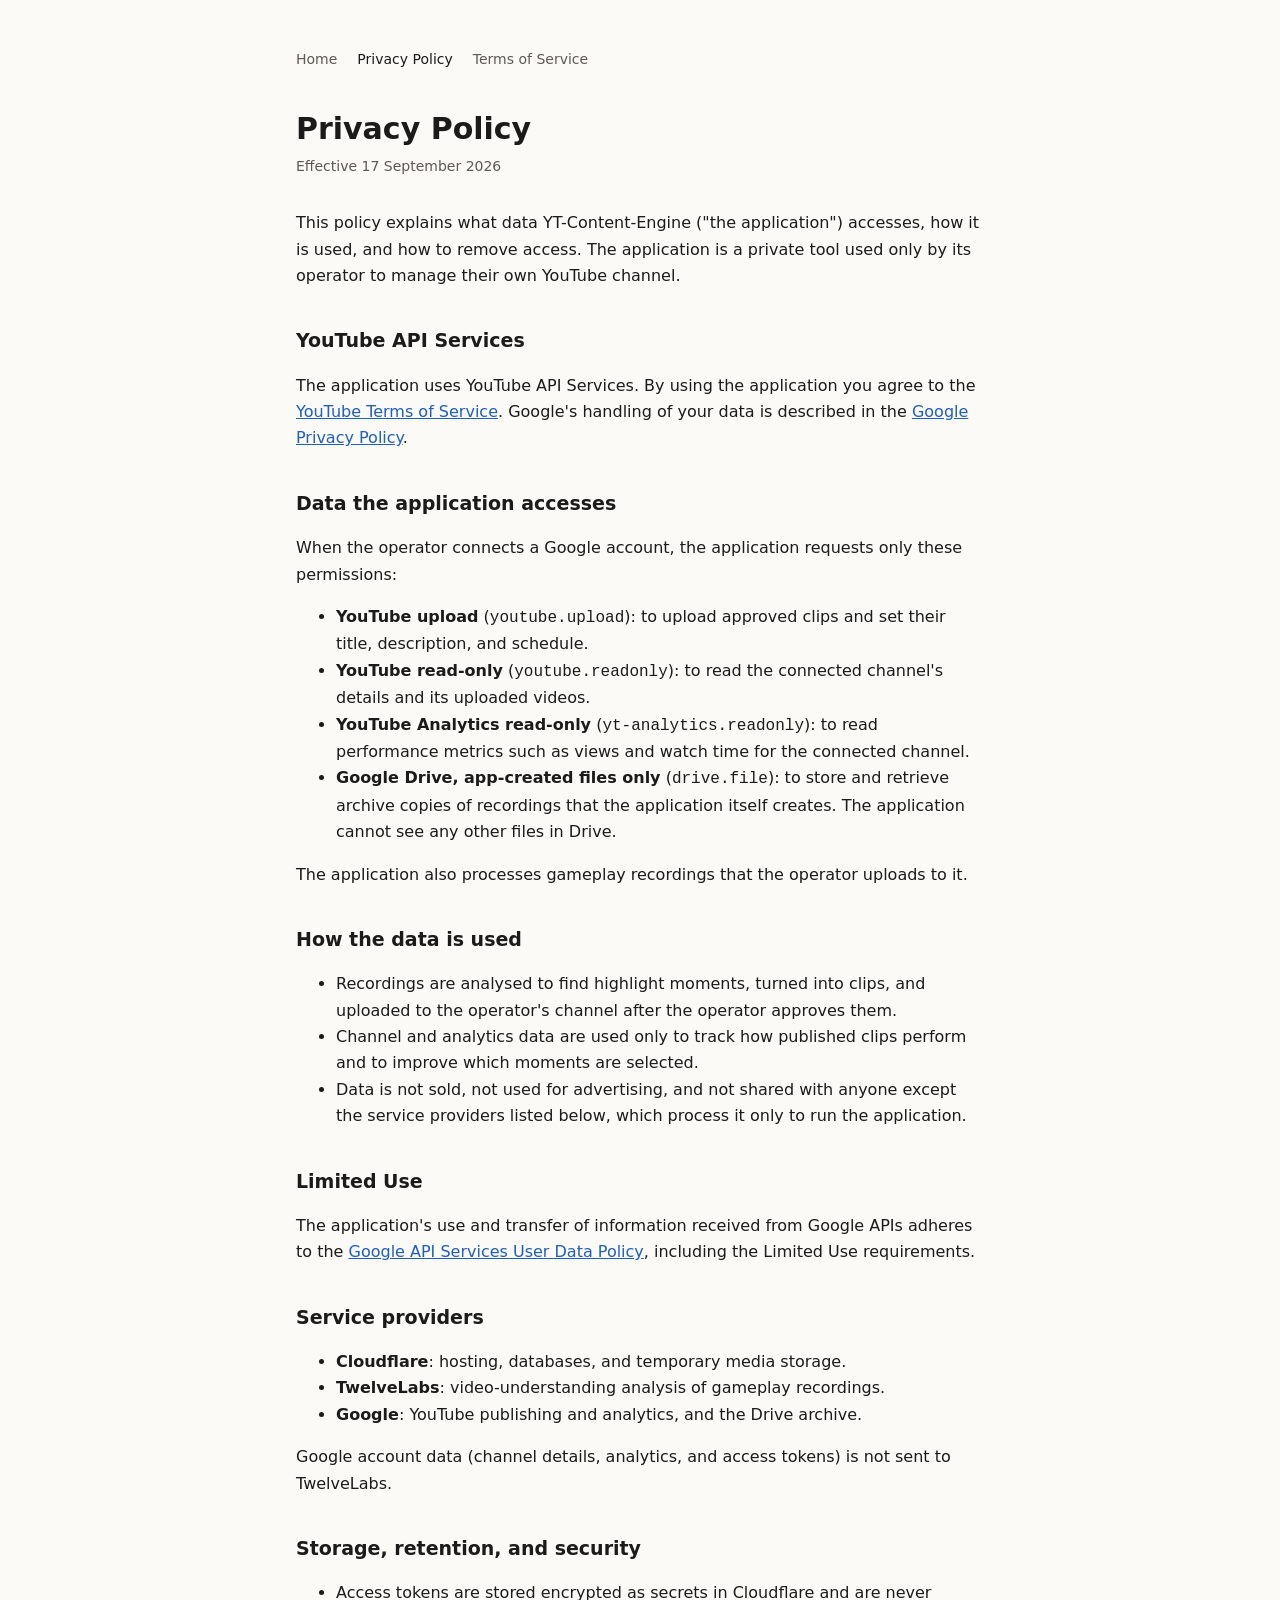
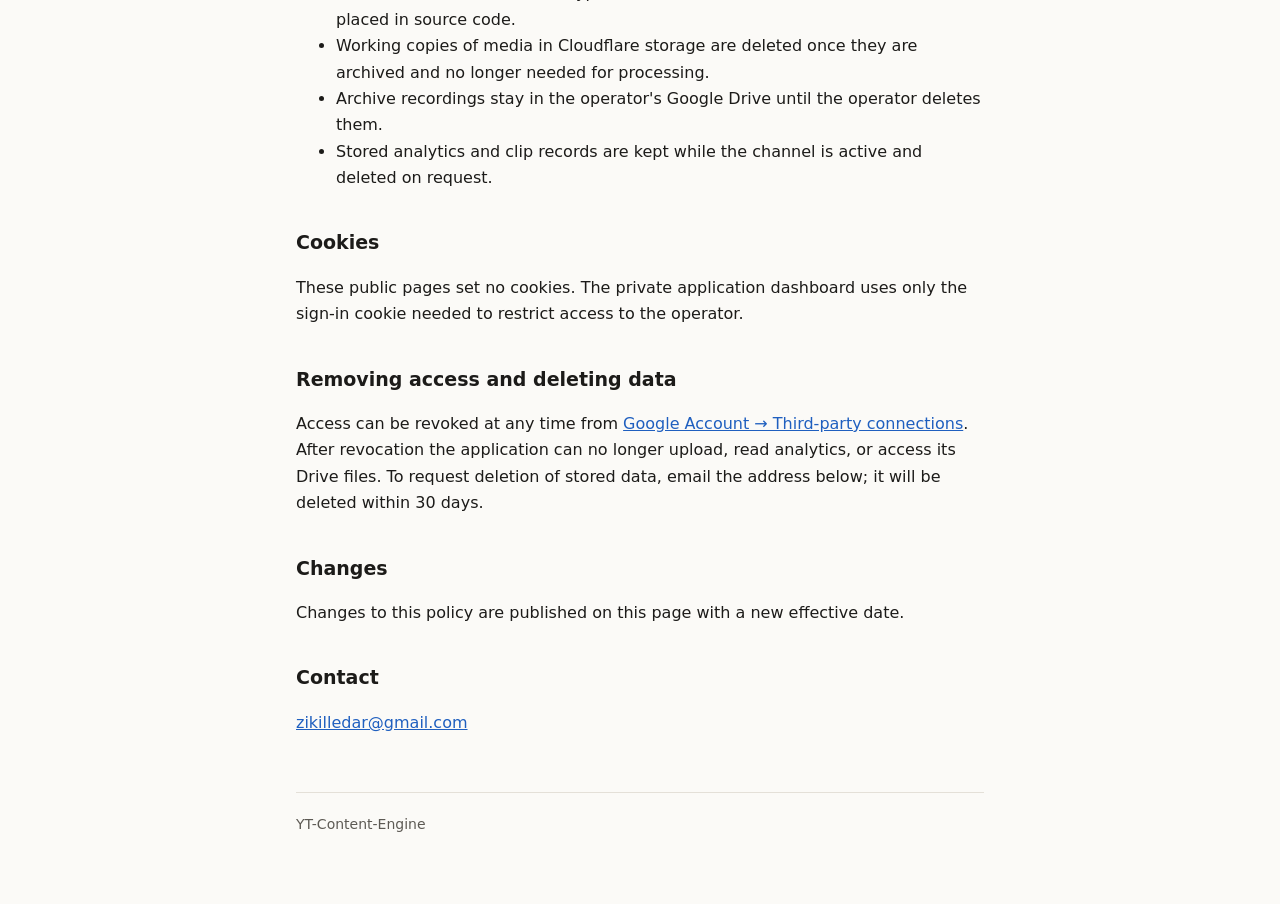
==== privacy/index.html @ 6381d32b "Add home, privacy policy, and terms pages Co-Authored-By: Claude Opus 5 <noreply@anthropic.com>" ====
<!doctype html>
<html lang="en">
<head>
  <meta charset="utf-8">
  <meta name="viewport" content="width=device-width, initial-scale=1">
  <title>Privacy Policy – YT-Content-Engine</title>
  <link rel="stylesheet" href="/style.css">
</head>
<body>
<main>
  <nav>
    <a href="/">Home</a>
    <a href="/privacy/" aria-current="page">Privacy Policy</a>
    <a href="/terms/">Terms of Service</a>
  </nav>

  <h1>Privacy Policy</h1>
  <p class="meta">Effective 17 September 2026</p>

  <p>This policy explains what data YT-Content-Engine ("the application") accesses, how it is used, and how to remove access. The application is a private tool used only by its operator to manage their own YouTube channel.</p>

  <h2>YouTube API Services</h2>
  <p>The application uses YouTube API Services. By using the application you agree to the <a href="https://www.youtube.com/t/terms">YouTube Terms of Service</a>. Google's handling of your data is described in the <a href="https://policies.google.com/privacy">Google Privacy Policy</a>.</p>

  <h2>Data the application accesses</h2>
  <p>When the operator connects a Google account, the application requests only these permissions:</p>
  <ul>
    <li><strong>YouTube upload</strong> (<code>youtube.upload</code>): to upload approved clips and set their title, description, and schedule.</li>
    <li><strong>YouTube read-only</strong> (<code>youtube.readonly</code>): to read the connected channel's details and its uploaded videos.</li>
    <li><strong>YouTube Analytics read-only</strong> (<code>yt-analytics.readonly</code>): to read performance metrics such as views and watch time for the connected channel.</li>
    <li><strong>Google Drive, app-created files only</strong> (<code>drive.file</code>): to store and retrieve archive copies of recordings that the application itself creates. The application cannot see any other files in Drive.</li>
  </ul>
  <p>The application also processes gameplay recordings that the operator uploads to it.</p>

  <h2>How the data is used</h2>
  <ul>
    <li>Recordings are analysed to find highlight moments, turned into clips, and uploaded to the operator's channel after the operator approves them.</li>
    <li>Channel and analytics data are used only to track how published clips perform and to improve which moments are selected.</li>
    <li>Data is not sold, not used for advertising, and not shared with anyone except the service providers listed below, which process it only to run the application.</li>
  </ul>

  <h2>Limited Use</h2>
  <p>The application's use and transfer of information received from Google APIs adheres to the <a href="https://developers.google.com/terms/api-services-user-data-policy">Google API Services User Data Policy</a>, including the Limited Use requirements.</p>

  <h2>Service providers</h2>
  <ul>
    <li><strong>Cloudflare</strong>: hosting, databases, and temporary media storage.</li>
    <li><strong>TwelveLabs</strong>: video-understanding analysis of gameplay recordings.</li>
    <li><strong>Google</strong>: YouTube publishing and analytics, and the Drive archive.</li>
  </ul>
  <p>Google account data (channel details, analytics, and access tokens) is not sent to TwelveLabs.</p>

  <h2>Storage, retention, and security</h2>
  <ul>
    <li>Access tokens are stored encrypted as secrets in Cloudflare and are never placed in source code.</li>
    <li>Working copies of media in Cloudflare storage are deleted once they are archived and no longer needed for processing.</li>
    <li>Archive recordings stay in the operator's Google Drive until the operator deletes them.</li>
    <li>Stored analytics and clip records are kept while the channel is active and deleted on request.</li>
  </ul>

  <h2>Cookies</h2>
  <p>These public pages set no cookies. The private application dashboard uses only the sign-in cookie needed to restrict access to the operator.</p>

  <h2>Removing access and deleting data</h2>
  <p>Access can be revoked at any time from <a href="https://myaccount.google.com/permissions">Google Account → Third-party connections</a>. After revocation the application can no longer upload, read analytics, or access its Drive files. To request deletion of stored data, email the address below; it will be deleted within 30 days.</p>

  <h2>Changes</h2>
  <p>Changes to this policy are published on this page with a new effective date.</p>

  <h2>Contact</h2>
  <p><a href="mailto:zikilledar@gmail.com">zikilledar@gmail.com</a></p>

  <footer>YT-Content-Engine</footer>
</main>
</body>
</html>
---- style.css ----
:root {
  --bg: #fbfaf7;
  --text: #1c1b19;
  --muted: #5d5a54;
  --line: #e4e0d8;
  --link: #1f5fbf;
}
@media (prefers-color-scheme: dark) {
  :root {
    --bg: #151514;
    --text: #ecebe7;
    --muted: #a6a39c;
    --line: #2c2b28;
    --link: #8ab4f8;
  }
}
* { box-sizing: border-box; }
body {
  margin: 0;
  background: var(--bg);
  color: var(--text);
  font: 16px/1.65 system-ui, -apple-system, "Segoe UI", Roboto, sans-serif;
}
main { max-width: 720px; margin: 0 auto; padding: 48px 16px 72px; }
nav { display: flex; gap: 20px; font-size: 14px; margin-bottom: 40px; }
nav a { color: var(--muted); text-decoration: none; }
nav a:hover, nav a[aria-current="page"] { color: var(--text); }
h1 { font-size: 30px; line-height: 1.2; margin: 0 0 8px; }
h2 { font-size: 19px; margin: 36px 0 8px; }
p, li { color: var(--text); }
.meta { color: var(--muted); font-size: 14px; margin: 0 0 32px; }
a { color: var(--link); }
footer { margin-top: 56px; padding-top: 20px; border-top: 1px solid var(--line); color: var(--muted); font-size: 14px; }
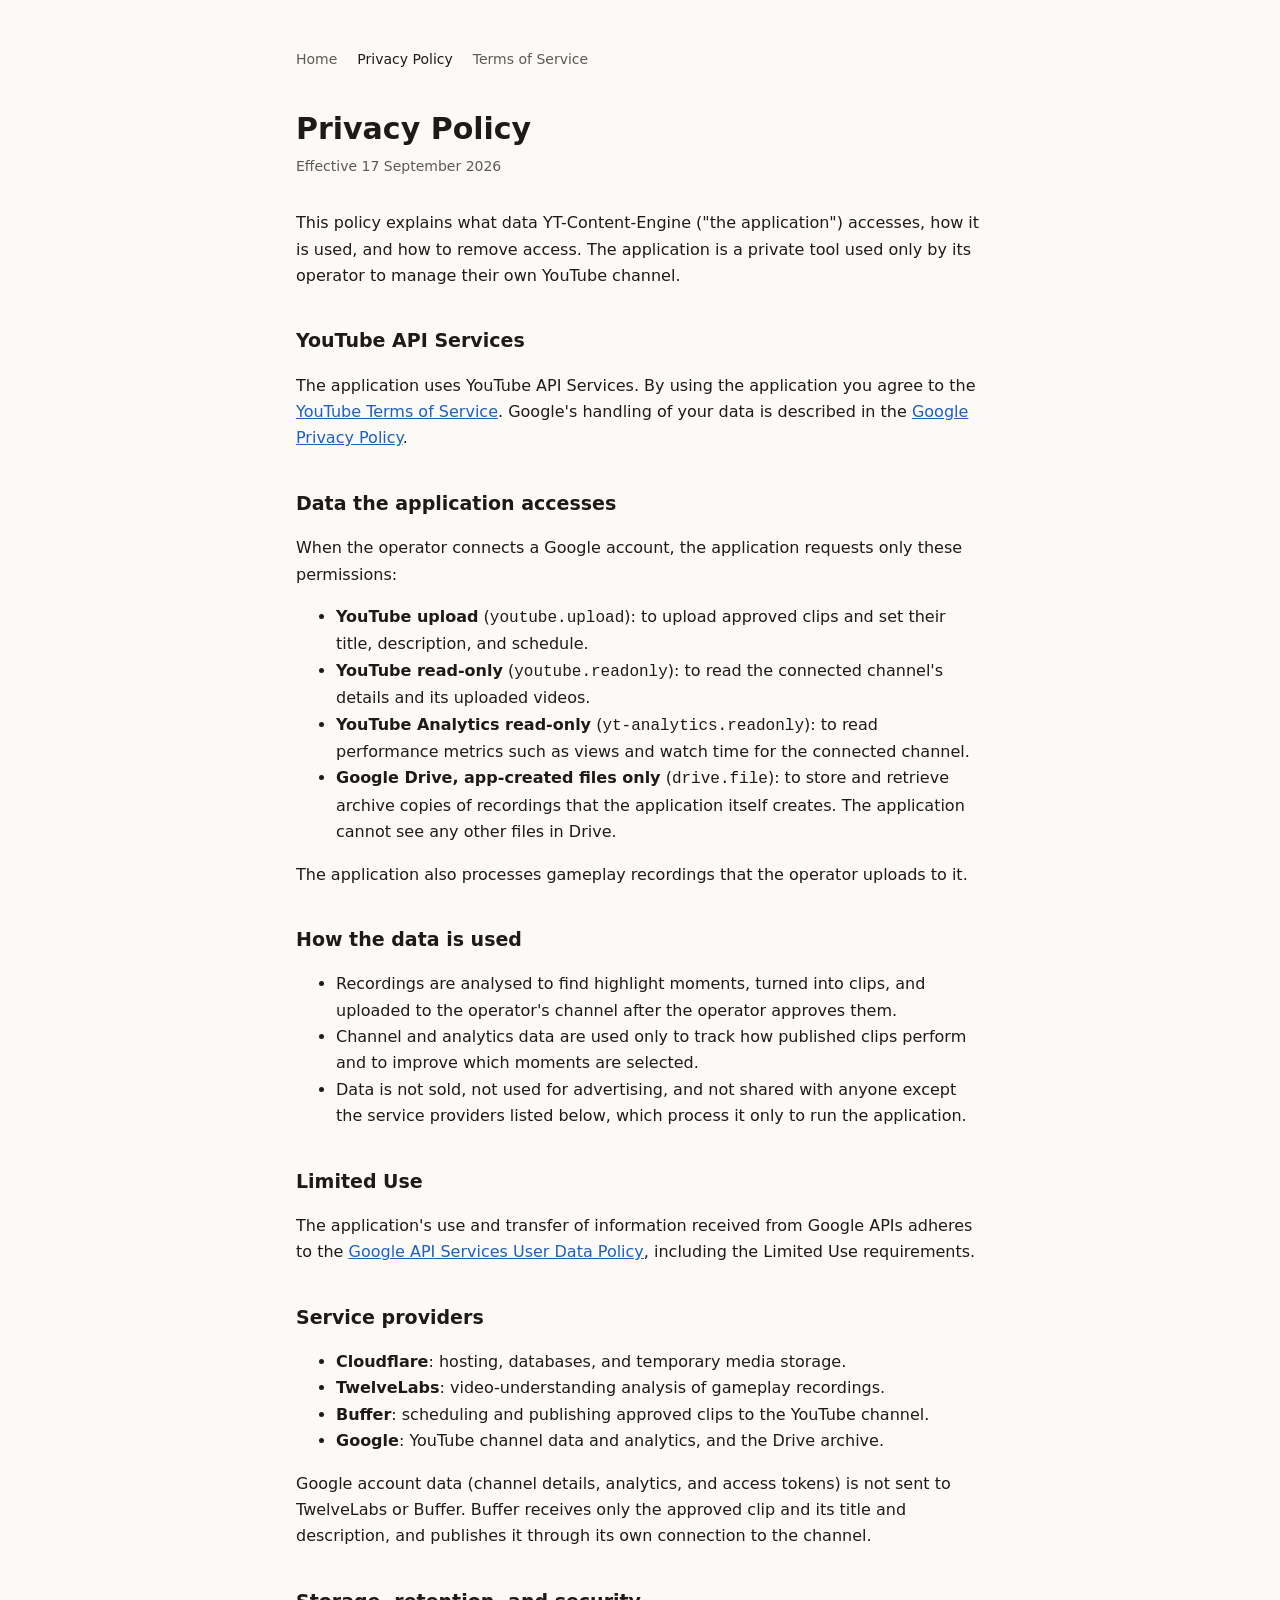
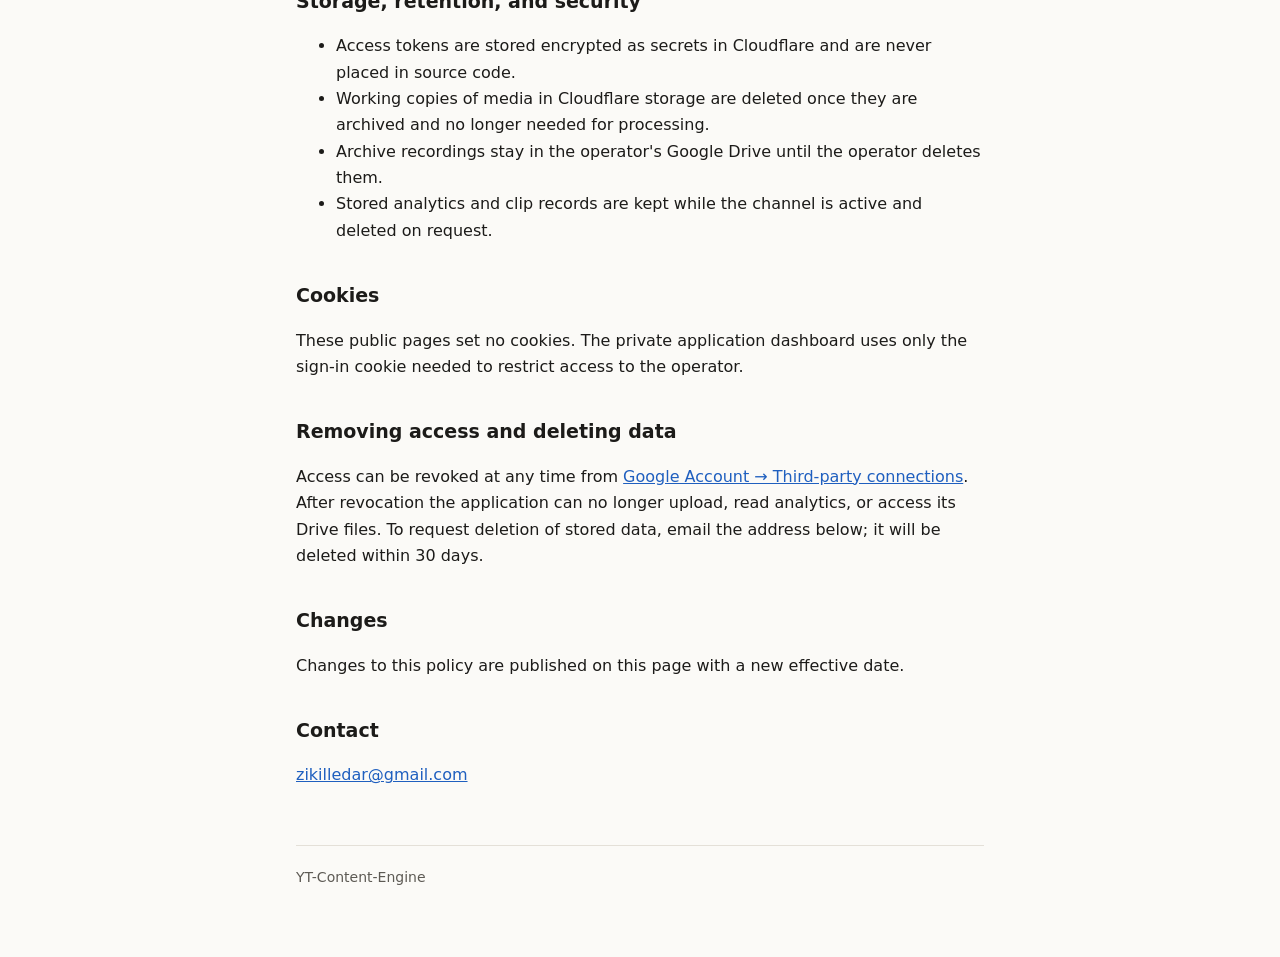
==== commit 8f8ea336: "List Buffer as the publishing service provider Co-Authored-By: Claude Opus 5 <noreply@anthropic.com>" ====
--- a/privacy/index.html
+++ b/privacy/index.html
@@ -46,9 +46,10 @@
   <ul>
     <li><strong>Cloudflare</strong>: hosting, databases, and temporary media storage.</li>
     <li><strong>TwelveLabs</strong>: video-understanding analysis of gameplay recordings.</li>
-    <li><strong>Google</strong>: YouTube publishing and analytics, and the Drive archive.</li>
+    <li><strong>Buffer</strong>: scheduling and publishing approved clips to the YouTube channel.</li>
+    <li><strong>Google</strong>: YouTube channel data and analytics, and the Drive archive.</li>
   </ul>
-  <p>Google account data (channel details, analytics, and access tokens) is not sent to TwelveLabs.</p>
+  <p>Google account data (channel details, analytics, and access tokens) is not sent to TwelveLabs or Buffer. Buffer receives only the approved clip and its title and description, and publishes it through its own connection to the channel.</p>
 
   <h2>Storage, retention, and security</h2>
   <ul>
